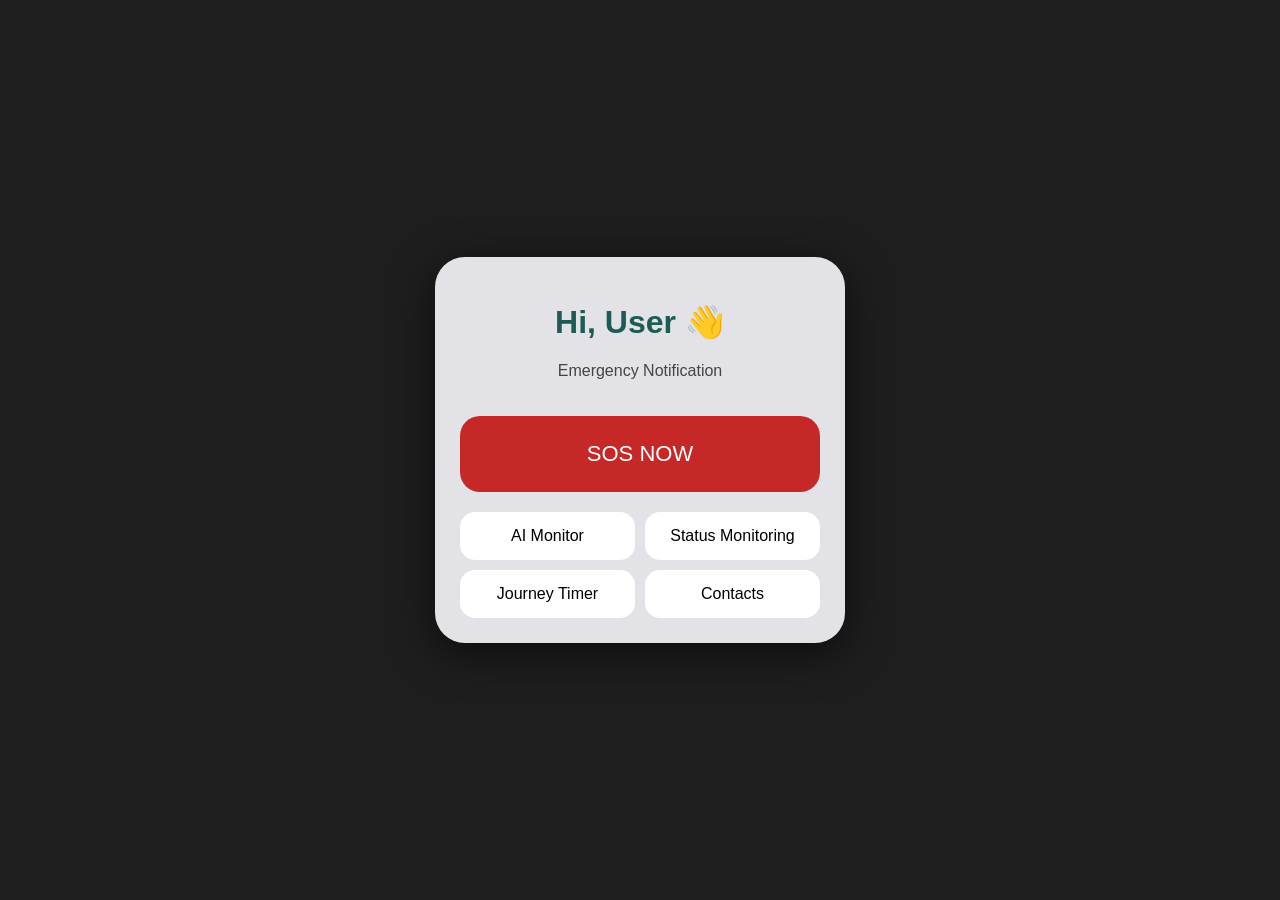
==== templates/index.html @ 93d764ec "first commit" ====
<!DOCTYPE html>
<html>
<head>
  <title>resQvoice</title>
  <link rel="stylesheet" href="/static/style.css">
</head>
<body>

<div class="container">

  <h1>Hi, User 👋</h1>
  <p>Emergency Notification</p>

  <button class="sos-btn" onclick="sendSOS()">
    SOS NOW
  </button>

  <div class="grid">
    <div class="card-box">AI Monitor</div>
    <div class="card-box">Status Monitoring</div>
    <div class="card-box">Journey Timer</div>
    <div class="card-box">Contacts</div>
  </div>

</div>

<script src="/static/script.js"></script>

</body>
</html>
---- static/style.css ----
body {
  margin: 0;
  font-family: 'Segoe UI', sans-serif;
  background: #1e1e1e;
  display: flex;
  justify-content: center;
  align-items: center;
  height: 100vh;
}

/* CARD */
.container {
  width: 360px;
  background: #e3e3e7;
  border-radius: 30px;
  padding: 25px;
  box-shadow: 0 10px 40px rgba(0,0,0,0.6);
}

/* HEADER */
h1 {
  text-align: center;
  color: #1c5c54;
}

p {
  text-align: center;
  color: #444;
}

/* INPUT */
input {
  width: 100%;
  padding: 14px;
  margin: 10px 0;
  border-radius: 25px;
  border: none;
  background: #f0f0f0;
}

/* BUTTON */
button {
  width: 100%;
  padding: 14px;
  margin-top: 10px;
  border-radius: 25px;
  border: none;
  background: #1c5c54;
  color: white;
  font-size: 16px;
}

/* SOS */
.sos-btn {
  background: #c62828;
  font-size: 22px;
  padding: 25px;
  border-radius: 20px;
  margin-top: 20px;
}

/* GRID */
.grid {
  display: grid;
  grid-template-columns: 1fr 1fr;
  gap: 10px;
  margin-top: 20px;
}

.card-box {
  background: white;
  padding: 15px;
  border-radius: 15px;
  text-align: center;
}
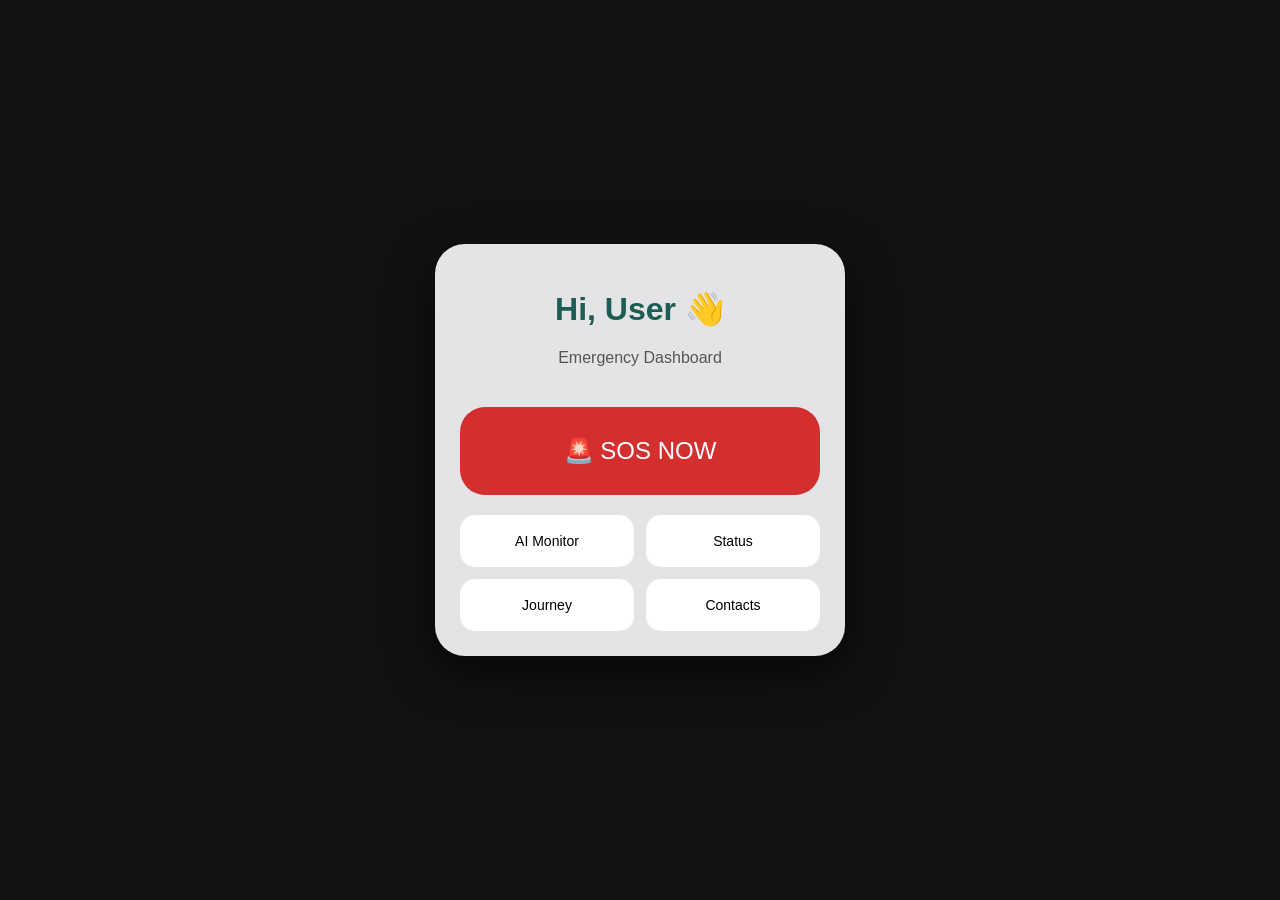
==== commit 4d089fe0: "final working version" ====
--- a/templates/index.html
+++ b/templates/index.html
@@ -7,21 +7,17 @@
 <body>
 
 <div class="container">
+  <h1>Hi, User 👋</h1>
+  <p class="subtitle">Emergency Dashboard</p>
 
-  <h1>Hi, User 👋</h1>
-  <p>Emergency Notification</p>
-
-  <button class="sos-btn" onclick="sendSOS()">
-    SOS NOW
-  </button>
+  <button class="sos-btn" onclick="sendSOS()">🚨 SOS NOW</button>
 
   <div class="grid">
     <div class="card-box">AI Monitor</div>
-    <div class="card-box">Status Monitoring</div>
-    <div class="card-box">Journey Timer</div>
+    <div class="card-box">Status</div>
+    <div class="card-box">Journey</div>
     <div class="card-box">Contacts</div>
   </div>
-
 </div>
 
 <script src="/static/script.js"></script>
--- a/static/style.css
+++ b/static/style.css
@@ -1,20 +1,20 @@
 body {
   margin: 0;
   font-family: 'Segoe UI', sans-serif;
-  background: #1e1e1e;
+  background: #121212;
   display: flex;
   justify-content: center;
   align-items: center;
   height: 100vh;
 }
 
-/* CARD */
+/* MAIN CARD */
 .container {
   width: 360px;
-  background: #e3e3e7;
+  background: #e4e4e7;
   border-radius: 30px;
   padding: 25px;
-  box-shadow: 0 10px 40px rgba(0,0,0,0.6);
+  box-shadow: 0 15px 50px rgba(0,0,0,0.7);
 }
 
 /* HEADER */
@@ -23,9 +23,10 @@
   color: #1c5c54;
 }
 
-p {
+.subtitle {
   text-align: center;
-  color: #444;
+  color: #555;
+  margin-bottom: 20px;
 }
 
 /* INPUT */
@@ -33,9 +34,9 @@
   width: 100%;
   padding: 14px;
   margin: 10px 0;
-  border-radius: 25px;
+  border-radius: 20px;
   border: none;
-  background: #f0f0f0;
+  background: #f5f5f5;
 }
 
 /* BUTTON */
@@ -43,19 +44,20 @@
   width: 100%;
   padding: 14px;
   margin-top: 10px;
-  border-radius: 25px;
+  border-radius: 20px;
   border: none;
   background: #1c5c54;
   color: white;
-  font-size: 16px;
+  font-size: 15px;
+  cursor: pointer;
 }
 
-/* SOS */
+/* SOS BUTTON */
 .sos-btn {
-  background: #c62828;
-  font-size: 22px;
-  padding: 25px;
-  border-radius: 20px;
+  background: #d32f2f;
+  font-size: 24px;
+  padding: 30px;
+  border-radius: 25px;
   margin-top: 20px;
 }
 
@@ -63,13 +65,14 @@
 .grid {
   display: grid;
   grid-template-columns: 1fr 1fr;
-  gap: 10px;
+  gap: 12px;
   margin-top: 20px;
 }
 
 .card-box {
   background: white;
-  padding: 15px;
+  padding: 18px;
   border-radius: 15px;
   text-align: center;
+  font-size: 14px;
 }
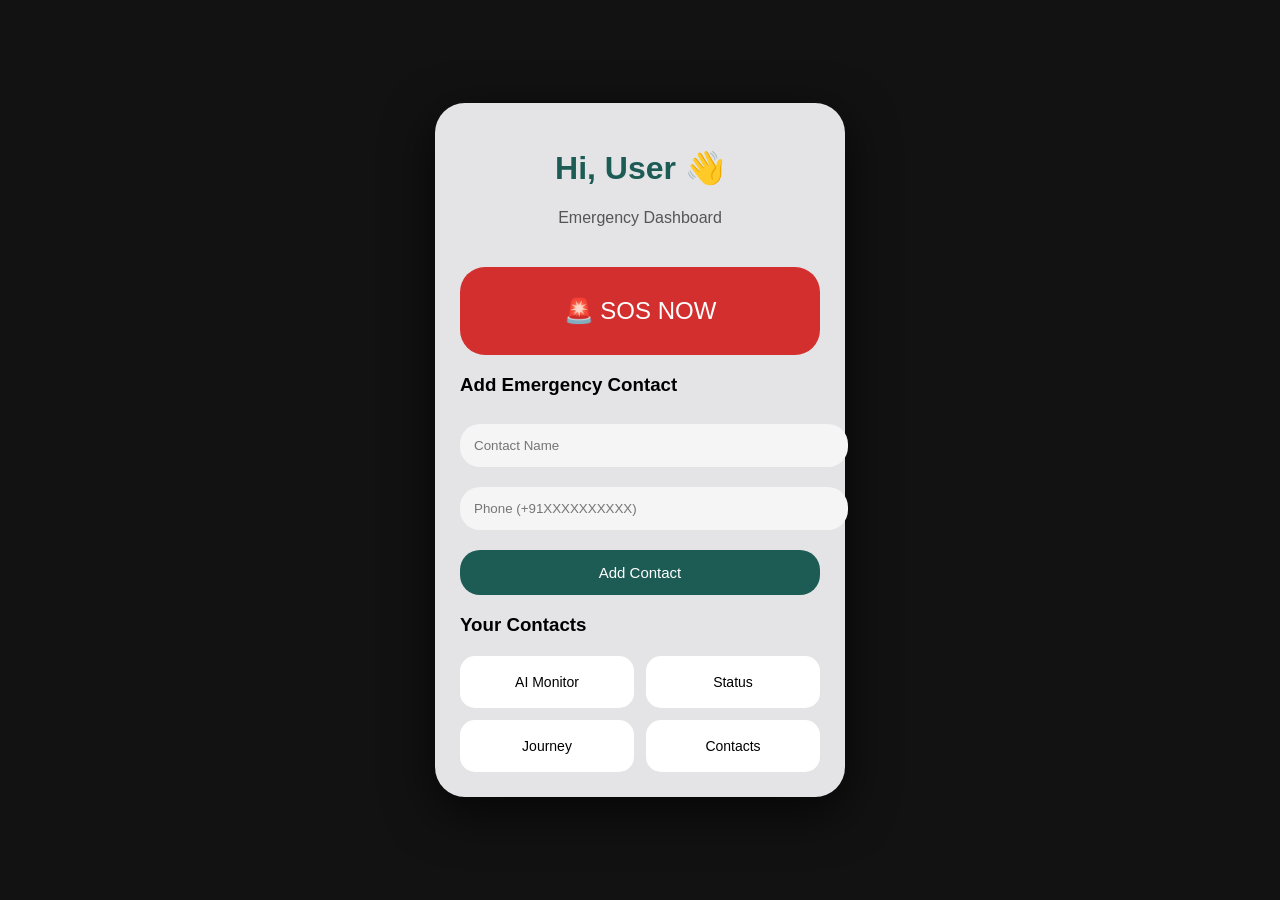
==== commit f57db244: "Update index.html" ====
--- a/templates/index.html
+++ b/templates/index.html
@@ -7,20 +7,67 @@
 <body>
 
 <div class="container">
-  <h1>Hi, User 👋</h1>
+  <h1>Hi, <span id="userName">User</span> 👋</h1>
   <p class="subtitle">Emergency Dashboard</p>
 
+  <!-- 🚨 SOS BUTTON -->
   <button class="sos-btn" onclick="sendSOS()">🚨 SOS NOW</button>
 
+  <!-- 📞 ADD CONTACT -->
+  <div class="contact-box">
+    <h3>Add Emergency Contact</h3>
+
+    <input type="text" id="name" placeholder="Contact Name">
+    <input type="text" id="phone" placeholder="Phone (+91XXXXXXXXXX)">
+    
+    <button onclick="addContact()">Add Contact</button>
+  </div>
+
+  <!-- 📋 CONTACT LIST -->
+  <div class="contact-list">
+    <h3>Your Contacts</h3>
+    <ul id="contacts"></ul>
+  </div>
+
+  <!-- 📊 EXTRA UI (your original cards) -->
   <div class="grid">
     <div class="card-box">AI Monitor</div>
     <div class="card-box">Status</div>
     <div class="card-box">Journey</div>
     <div class="card-box">Contacts</div>
   </div>
+
 </div>
 
 <script src="/static/script.js"></script>
 
+<script>
+  const BASE_URL = "http://127.0.0.1:5000";
+
+  // 👤 Show logged-in user
+  const user = localStorage.getItem("user");
+  if (user) {
+    document.getElementById("userName").innerText = user;
+    loadContacts();
+  } else {
+    window.location.href = "login.html";
+  }
+
+  // 📥 Load contacts
+  async function loadContacts() {
+    const res = await fetch(`${BASE_URL}/get_contacts/${user}`);
+    const data = await res.json();
+
+    const list = document.getElementById("contacts");
+    list.innerHTML = "";
+
+    data.forEach(c => {
+      const li = document.createElement("li");
+      li.innerText = `${c.name} - ${c.phone}`;
+      list.appendChild(li);
+    });
+  }
+</script>
+
 </body>
-</html>+</html>
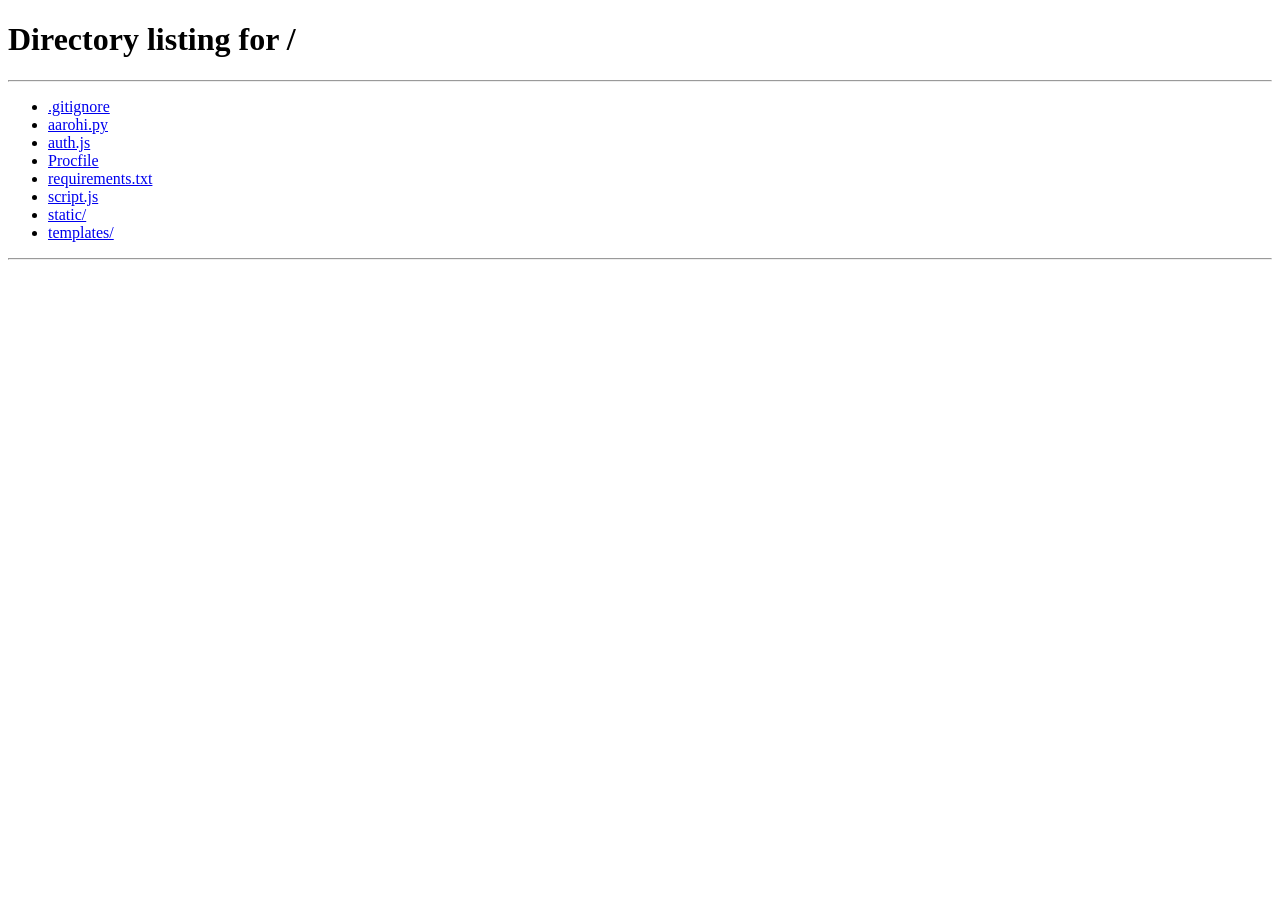
==== commit d8577a72: "Update index.html" ====
--- a/templates/index.html
+++ b/templates/index.html
@@ -1,72 +1,36 @@
 <!DOCTYPE html>
 <html>
 <head>
-  <title>resQvoice</title>
+  <title>Dashboard</title>
   <link rel="stylesheet" href="/static/style.css">
 </head>
 <body>
 
 <div class="container">
-  <h1>Hi, <span id="userName">User</span> 👋</h1>
-  <p class="subtitle">Emergency Dashboard</p>
+  <h1>Hi, <span id="userName"></span> 👋</h1>
 
-  <!-- 🚨 SOS BUTTON -->
   <button class="sos-btn" onclick="sendSOS()">🚨 SOS NOW</button>
 
-  <!-- 📞 ADD CONTACT -->
-  <div class="contact-box">
-    <h3>Add Emergency Contact</h3>
+  <h3>Add Contact</h3>
+  <input id="name" placeholder="Name">
+  <input id="phone" placeholder="+91XXXXXXXXXX">
+  <button onclick="addContact()">Add</button>
 
-    <input type="text" id="name" placeholder="Contact Name">
-    <input type="text" id="phone" placeholder="Phone (+91XXXXXXXXXX)">
-    
-    <button onclick="addContact()">Add Contact</button>
-  </div>
-
-  <!-- 📋 CONTACT LIST -->
-  <div class="contact-list">
-    <h3>Your Contacts</h3>
-    <ul id="contacts"></ul>
-  </div>
-
-  <!-- 📊 EXTRA UI (your original cards) -->
-  <div class="grid">
-    <div class="card-box">AI Monitor</div>
-    <div class="card-box">Status</div>
-    <div class="card-box">Journey</div>
-    <div class="card-box">Contacts</div>
-  </div>
-
+  <h3>Contacts</h3>
+  <ul id="contacts"></ul>
 </div>
 
 <script src="/static/script.js"></script>
 
 <script>
-  const BASE_URL = "http://127.0.0.1:5000";
+const user = localStorage.getItem("user");
 
-  // 👤 Show logged-in user
-  const user = localStorage.getItem("user");
-  if (user) {
-    document.getElementById("userName").innerText = user;
-    loadContacts();
-  } else {
-    window.location.href = "login.html";
-  }
-
-  // 📥 Load contacts
-  async function loadContacts() {
-    const res = await fetch(`${BASE_URL}/get_contacts/${user}`);
-    const data = await res.json();
-
-    const list = document.getElementById("contacts");
-    list.innerHTML = "";
-
-    data.forEach(c => {
-      const li = document.createElement("li");
-      li.innerText = `${c.name} - ${c.phone}`;
-      list.appendChild(li);
-    });
-  }
+if (!user) {
+  window.location.href = "/";
+} else {
+  document.getElementById("userName").innerText = user;
+  loadContacts();
+}
 </script>
 
 </body>
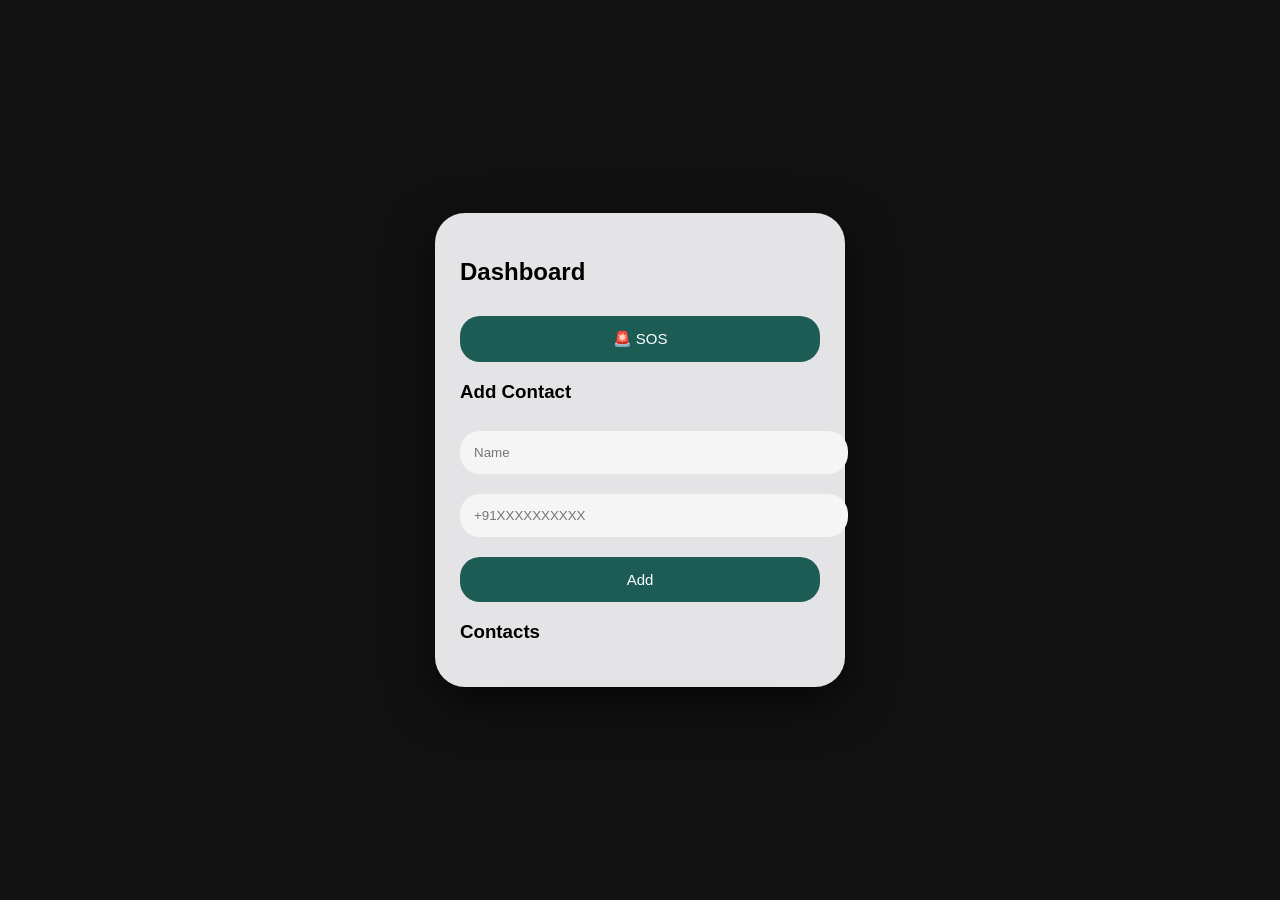
==== commit a8251202: "final update index.html" ====
--- a/templates/index.html
+++ b/templates/index.html
@@ -7,9 +7,9 @@
 <body>
 
 <div class="container">
-  <h1>Hi, <span id="userName"></span> 👋</h1>
+  <h2>Dashboard</h2>
 
-  <button class="sos-btn" onclick="sendSOS()">🚨 SOS NOW</button>
+  <button onclick="sendSOS()">🚨 SOS</button>
 
   <h3>Add Contact</h3>
   <input id="name" placeholder="Name">
@@ -22,16 +22,5 @@
 
 <script src="/static/script.js"></script>
 
-<script>
-const user = localStorage.getItem("user");
-
-if (!user) {
-  window.location.href = "/";
-} else {
-  document.getElementById("userName").innerText = user;
-  loadContacts();
-}
-</script>
-
 </body>
 </html>
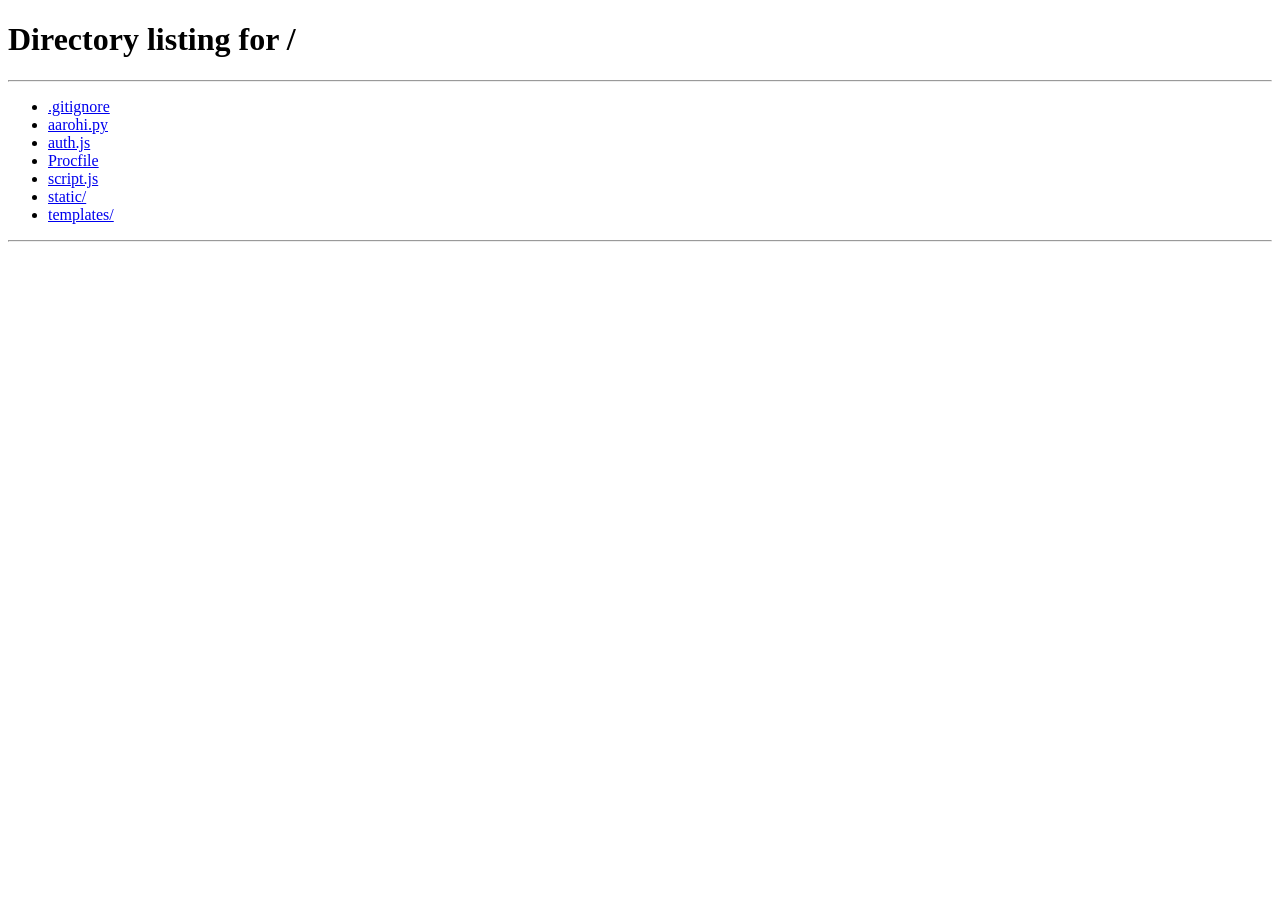
==== commit 705aaea3: "Update index.html" ====
--- a/templates/index.html
+++ b/templates/index.html
@@ -7,9 +7,9 @@
 <body>
 
 <div class="container">
-  <h2>Dashboard</h2>
+  <h1>Hi, <span id="userName"></span> 👋</h1>
 
-  <button onclick="sendSOS()">🚨 SOS</button>
+  <button class="sos-btn" onclick="sendSOS()">🚨 SOS NOW</button>
 
   <h3>Add Contact</h3>
   <input id="name" placeholder="Name">
@@ -22,5 +22,16 @@
 
 <script src="/static/script.js"></script>
 
+<script>
+const user = localStorage.getItem("user");
+
+if (!user) {
+  window.location.href = "/";
+} else {
+  document.getElementById("userName").innerText = user;
+  loadContacts();
+}
+</script>
+
 </body>
 </html>
--- a/static/style.css
+++ b/static/style.css
@@ -75,4 +75,4 @@
   border-radius: 15px;
   text-align: center;
   font-size: 14px;
-}+}
